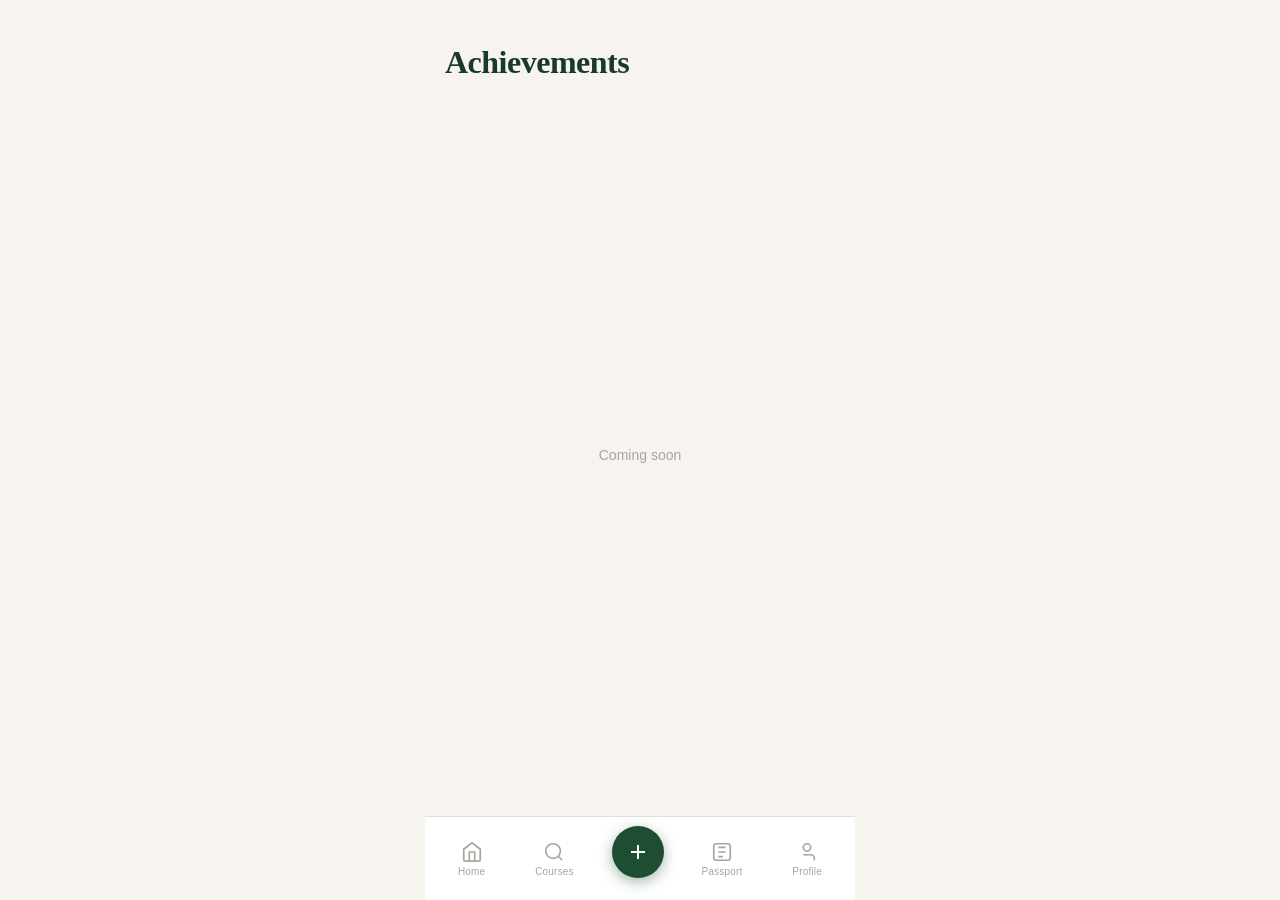
==== achievements.html @ 5ffd1cf4 "Add files via upload" ====
<!-- Green PWA | Achievements -->
<!DOCTYPE html>
<html lang="en">
<head>
  <meta charset="UTF-8" />
  <meta name="viewport" content="width=device-width, initial-scale=1.0, maximum-scale=1.0, user-scalable=no, viewport-fit=cover" />
  <meta name="theme-color" content="#1a3a28" />
  <meta name="apple-mobile-web-app-capable" content="yes" />
  <meta name="apple-mobile-web-app-status-bar-style" content="default" />
  <meta name="apple-mobile-web-app-title" content="Green" />
  <link rel="manifest" href="manifest.json" />
  <link rel="apple-touch-icon" href="icons/icon-192.png" />
  <title>Green – Achievements</title>
  <link rel="stylesheet" href="css/base.css" />
  <link rel="stylesheet" href="css/layout.css" />
</head>
<body>

  <div class="page" id="page-achievements">

    <header class="page-header">
      <h1 class="page-title">Achievements</h1>
    </header>

    <main style="flex:1; display:flex; align-items:center; justify-content:center; padding-bottom: var(--nav-height);">
      <p style="color:var(--grey-400); font-size:14px;">Coming soon</p>
    </main>

    <nav class="bottom-nav">
      <a href="index.html" class="nav-item">
        <svg width="22" height="22" viewBox="0 0 24 24" fill="none" stroke="currentColor" stroke-width="1.8">
          <path d="M3 9l9-7 9 7v11a2 2 0 0 1-2 2H5a2 2 0 0 1-2-2z"/>
          <polyline points="9 22 9 12 15 12 15 22"/>
        </svg>
        <span>Home</span>
      </a>
      <a href="courses.html" class="nav-item">
        <svg width="22" height="22" viewBox="0 0 24 24" fill="none" stroke="currentColor" stroke-width="1.8">
          <circle cx="11" cy="11" r="8"/><line x1="21" y1="21" x2="16.65" y2="16.65"/>
        </svg>
        <span>Courses</span>
      </a>
      <a href="#" class="nav-item nav-add">
        <svg width="24" height="24" viewBox="0 0 24 24" fill="none" stroke="currentColor" stroke-width="2">
          <line x1="12" y1="5" x2="12" y2="19"/><line x1="5" y1="12" x2="19" y2="12"/>
        </svg>
      </a>
      <a href="passport.html" class="nav-item">
        <svg width="22" height="22" viewBox="0 0 24 24" fill="none" stroke="currentColor" stroke-width="1.8">
          <rect x="3" y="3" width="18" height="18" rx="3"/>
          <path d="M8 7h8M8 12h8M8 17h5"/>
        </svg>
        <span>Passport</span>
      </a>
      <a href="profile.html" class="nav-item">
        <svg width="22" height="22" viewBox="0 0 24 24" fill="none" stroke="currentColor" stroke-width="1.8">
          <path d="M20 21v-2a4 4 0 0 0-4-4H8a4 4 0 0-4 4v2"/>
          <circle cx="12" cy="7" r="4"/>
        </svg>
        <span>Profile</span>
      </a>
    </nav>

  </div>

  <script src="js/data/courses-data.js"></script>
  <script src="js/db.js"></script>
  <script src="js/components/nav.js"></script>
  <script>
    if ('serviceWorker' in navigator) {
      navigator.serviceWorker.register('sw.js');
    }
  </script>
</body>
</html>
---- css/base.css ----
/* Green PWA | Base — CSS variables, reset, typography */

* {
  touch-action: manipulation;
}

a, button {
  -webkit-tap-highlight-color: transparent;
  cursor: pointer;
}

@import url('https://fonts.googleapis.com/css2?family=Playfair+Display:wght@600&family=Inter:wght@300;400;500;600&display=swap');

:root {
  --green-900: #0d1f16;
  --green-800: #1a3a28;
  --green-700: #1e4d33;
  --green-600: #2d6a4a;
  --green-500: #3d8b5e;
  --green-400: #5aad7a;
  --green-100: #d4e8dc;
  --green-50:  #edf5f0;

  --cream:     #f7f4ef;
  --white:     #ffffff;
  --grey-100:  #f0efed;
  --grey-200:  #e0deda;
  --grey-400:  #a8a49e;
  --grey-600:  #6b6760;
  --grey-900:  #1c1b19;

  --font-display: 'Playfair Display', Georgia, serif;
  --font-body:    'Inter', sans-serif;

  --radius-sm:  8px;
  --radius-md:  12px;
  --radius-lg:  16px;
  --radius-xl:  24px;

  --shadow-sm: 0 1px 3px rgba(0,0,0,0.08);
  --shadow-md: 0 4px 12px rgba(0,0,0,0.10);

  --nav-height: 84px;
}

*, *::before, *::after { box-sizing: border-box; margin: 0; padding: 0; }

html { font-size: 16px; -webkit-text-size-adjust: 100%; }

body {
  font-family: var(--font-body);
  background: var(--cream);
  color: var(--grey-900);
  min-height: 100dvh;
  overflow-x: hidden;
}

a { text-decoration: none; color: inherit; }
.hidden { display: none !important; }
img { display: block; max-width: 100%; }
button { font-family: var(--font-body); cursor: pointer; border: none; background: none; }
---- css/layout.css ----
/* Green PWA | Layout — nav shell, page wrappers */

.page {
  display: flex;
  flex-direction: column;
  min-height: 100dvh;
  max-width: 430px;
  margin: 0 auto;
  position: relative;
}

/* ─── SHARED PAGE HEADER ─── */
.page-header {
  display: flex;
  align-items: center;
  justify-content: space-between;
  padding: 44px 20px 12px;
}

/* ─── SHARED PAGE TITLE ─── */
.page-title {
  font-family: var(--font-display);
  font-size: 32px;
  color: var(--green-800);
  letter-spacing: -0.5px;
}

/* ─── SHARED SECTION HEADER ─── */
.section-header {
  display: flex;
  align-items: center;
  justify-content: space-between;
  margin-bottom: 12px;
}

.section-title {
  font-family: var(--font-display);
  font-size: 20px;
  color: var(--grey-900);
}

.view-all {
  font-size: 13px;
  color: var(--green-600);
  font-weight: 500;
}

/* ─── SHARED SCORE DISPLAY ─── */
.score-num {
  font-family: var(--font-display);
  font-size: 20px;
  color: var(--grey-900);
  line-height: 1;
}

.score-diff {
  font-size: 11px;
  font-weight: 600;
}

.score-diff.positive { color: var(--grey-400); }
.score-diff.negative { color: var(--green-600); }

/* ─── SHARED STAT TILE ─── */
.stat-number {
  font-family: var(--font-display);
  font-size: 28px;
  color: var(--green-800);
  line-height: 1;
}

.stat-label {
  font-size: 10px;
  color: var(--grey-400);
  text-align: center;
  font-weight: 500;
  text-transform: uppercase;
  letter-spacing: 0.04em;
}

/* ─── SHARED ICON BUTTON ─── */
.icon-btn {
  width: 40px;
  height: 40px;
  border-radius: 50%;
  background: var(--white);
  display: flex;
  align-items: center;
  justify-content: center;
  color: var(--grey-600);
  box-shadow: var(--shadow-sm);
}

/* ─── BOTTOM NAV ─── */
.bottom-nav {
  position: fixed;
  bottom: 0;
  left: 50%;
  transform: translateX(-50%);
  width: 100%;
  max-width: 430px;
  height: calc(var(--nav-height) + env(safe-area-inset-bottom));
  background: var(--white);
  border-top: 1px solid var(--grey-200);
  display: flex;
  align-items: center;
  justify-content: space-around;
  padding: 0 8px;
  z-index: 100;
}

.nav-item {
  display: flex;
  flex-direction: column;
  align-items: center;
  gap: 3px;
  padding: 6px 12px;
  color: var(--grey-400);
  font-size: 10px;
  font-weight: 500;
  letter-spacing: 0.02em;
  transition: color 0.2s;
}

.nav-item.active,
.nav-item:hover {
  color: var(--green-700);
}

.nav-item span {
  font-size: 10px;
}

/* ─── ADD BUTTON ─── */
.nav-add {
  width: 52px;
  height: 52px;
  background: var(--green-700);
  border-radius: 50%;
  display: flex;
  align-items: center;
  justify-content: center;
  color: var(--white) !important;
  margin-top: -14px;
  box-shadow: 0 4px 14px rgba(29, 74, 51, 0.4);
}
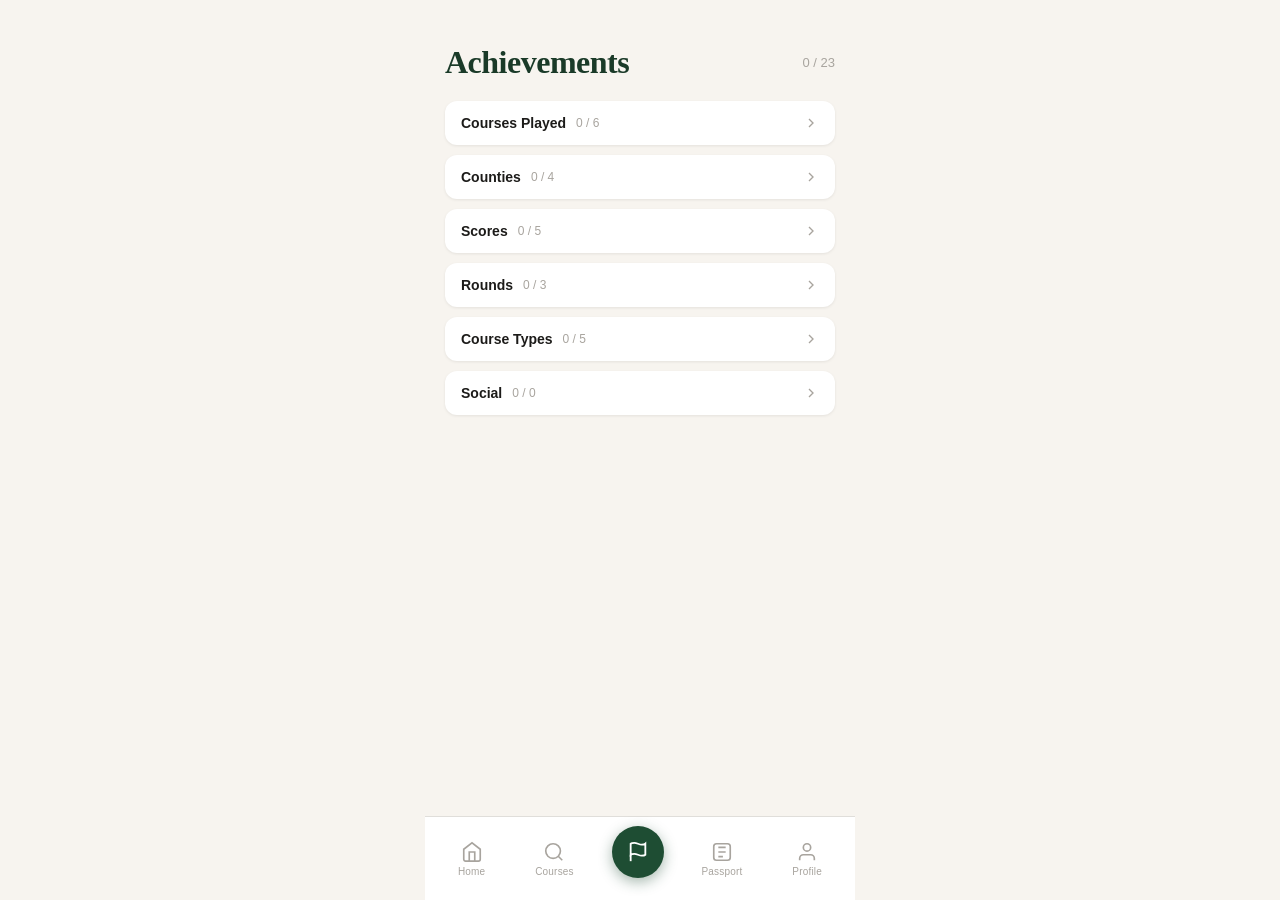
==== commit 0228760d: "Add files via upload" ====
--- a/achievements.html
+++ b/achievements.html
@@ -13,6 +13,7 @@
   <title>Green – Achievements</title>
   <link rel="stylesheet" href="css/base.css" />
   <link rel="stylesheet" href="css/layout.css" />
+  <link rel="stylesheet" href="css/pages/achievements.css" />
 </head>
 <body>
 
@@ -20,10 +21,12 @@
 
     <header class="page-header">
       <h1 class="page-title">Achievements</h1>
+      <div class="achievements-summary" id="achievements-summary"></div>
     </header>
 
-    <main style="flex:1; display:flex; align-items:center; justify-content:center; padding-bottom: var(--nav-height);">
-      <p style="color:var(--grey-400); font-size:14px;">Coming soon</p>
+    <main class="achievements-main">
+      <div id="recently-earned" class="recently-earned hidden"></div>
+      <div id="achievements-list"></div>
     </main>
 
     <nav class="bottom-nav">
@@ -40,9 +43,10 @@
         </svg>
         <span>Courses</span>
       </a>
-      <a href="#" class="nav-item nav-add">
-        <svg width="24" height="24" viewBox="0 0 24 24" fill="none" stroke="currentColor" stroke-width="2">
-          <line x1="12" y1="5" x2="12" y2="19"/><line x1="5" y1="12" x2="19" y2="12"/>
+      <a href="feed.html" class="nav-item nav-add">
+        <svg width="22" height="22" viewBox="0 0 24 24" fill="none" stroke="currentColor" stroke-width="2">
+          <path d="M4 15s1-1 4-1 5 2 8 2 4-1 4-1V3s-1 1-4 1-5-2-8-2-4 1-4 1z"/>
+          <line x1="4" y1="22" x2="4" y2="15"/>
         </svg>
       </a>
       <a href="passport.html" class="nav-item">
@@ -54,7 +58,7 @@
       </a>
       <a href="profile.html" class="nav-item">
         <svg width="22" height="22" viewBox="0 0 24 24" fill="none" stroke="currentColor" stroke-width="1.8">
-          <path d="M20 21v-2a4 4 0 0 0-4-4H8a4 4 0 0-4 4v2"/>
+          <path d="M20 21v-2a4 4 0 0 0-4-4H8a4 4 0 0 0-4 4v2"/>
           <circle cx="12" cy="7" r="4"/>
         </svg>
         <span>Profile</span>
@@ -66,6 +70,7 @@
   <script src="js/data/courses-data.js"></script>
   <script src="js/db.js"></script>
   <script src="js/components/nav.js"></script>
+  <script src="js/pages/achievements.js"></script>
   <script>
     if ('serviceWorker' in navigator) {
       navigator.serviceWorker.register('sw.js');
--- a/css/layout.css
+++ b/css/layout.css
@@ -131,6 +131,92 @@
   font-size: 10px;
 }
 
+/* ─── BOTTOM SHEETS ─── */
+.sheet-overlay {
+  position: fixed;
+  inset: 0;
+  background: transparent;
+  z-index: 200;
+  opacity: 0;
+  transition: opacity 0.3s;
+  pointer-events: none;
+}
+
+.sheet-overlay.visible {
+  opacity: 1;
+  pointer-events: auto;
+}
+
+.sheet-overlay.hidden { display: none; }
+
+.bottom-sheet {
+  position: fixed;
+  bottom: 0;
+  left: 50%;
+  transform: translateX(-50%) translateY(100%);
+  width: 100%;
+  max-width: 430px;
+  background: var(--white);
+  border-radius: var(--radius-xl) var(--radius-xl) 0 0;
+  z-index: 201;
+  transition: transform 0.35s cubic-bezier(0.32, 0.72, 0, 1);
+  padding-bottom: env(safe-area-inset-bottom);
+  box-shadow: 0 -4px 24px rgba(0,0,0,0.10);
+  max-height: 80vh;
+  display: flex;
+  flex-direction: column;
+}
+
+.bottom-sheet.visible {
+  transform: translateX(-50%) translateY(0);
+}
+
+.bottom-sheet.hidden { display: none; }
+
+.sheet-handle {
+  width: 36px;
+  height: 4px;
+  background: var(--grey-200);
+  border-radius: 99px;
+  margin: 12px auto 0;
+  flex-shrink: 0;
+  cursor: grab;
+}
+
+.sheet-header {
+  display: flex;
+  align-items: center;
+  justify-content: space-between;
+  padding: 12px 20px 8px;
+  flex-shrink: 0;
+}
+
+.sheet-title {
+  font-family: var(--font-display);
+  font-size: 20px;
+  color: var(--grey-900);
+}
+
+.sheet-close {
+  width: 32px;
+  height: 32px;
+  border-radius: 50%;
+  background: var(--grey-100);
+  display: flex;
+  align-items: center;
+  justify-content: center;
+  color: var(--grey-600);
+  cursor: pointer;
+}
+
+.sheet-body {
+  padding: 8px 20px 24px;
+  display: flex;
+  flex-direction: column;
+  gap: 16px;
+  overflow-y: auto;
+}
+
 /* ─── ADD BUTTON ─── */
 .nav-add {
   width: 52px;
--- a/css/pages/achievements.css
+++ b/css/pages/achievements.css
@@ -0,0 +1,257 @@
+/* Green PWA | Page — achievements */
+
+/* HEADER */
+.page-header {
+  display: flex;
+  align-items: center;
+  justify-content: space-between;
+  padding: 44px 20px 12px;
+}
+
+.achievements-summary {
+  font-size: 13px;
+  color: var(--grey-400);
+  font-weight: 500;
+}
+
+/* MAIN */
+.achievements-main {
+  flex: 1;
+  overflow-y: auto;
+  padding: 8px 20px calc(var(--nav-height) + 16px);
+  display: flex;
+  flex-direction: column;
+  gap: 20px;
+}
+
+/* RECENTLY EARNED STRIP */
+.recently-earned {
+  display: flex;
+  flex-direction: column;
+  gap: 8px;
+}
+
+.recently-earned.hidden {
+  display: none;
+}
+
+.recently-earned-title {
+  font-size: 12px;
+  font-weight: 600;
+  color: var(--grey-400);
+  text-transform: uppercase;
+  letter-spacing: 0.06em;
+  padding: 0 4px;
+}
+
+.recently-earned-strip {
+  display: flex;
+  gap: 12px;
+  overflow-x: auto;
+  padding-bottom: 4px;
+  -ms-overflow-style: none;
+  scrollbar-width: none;
+}
+
+.recently-earned-strip::-webkit-scrollbar {
+  display: none;
+}
+
+.earned-chip {
+  display: flex;
+  flex-direction: column;
+  align-items: center;
+  gap: 6px;
+  flex-shrink: 0;
+  width: 72px;
+}
+
+.earned-chip-icon {
+  width: 52px;
+  height: 52px;
+  border-radius: 50%;
+  background: var(--green-700);
+  display: flex;
+  align-items: center;
+  justify-content: center;
+  font-size: 22px;
+  box-shadow: var(--shadow-sm);
+}
+
+.earned-chip-title {
+  font-size: 11px;
+  font-weight: 600;
+  color: var(--grey-900);
+  text-align: center;
+  line-height: 1.2;
+}
+
+/* SECTION */
+.achievement-section {
+  display: flex;
+  flex-direction: column;
+  gap: 0;
+  background: var(--white);
+  border-radius: var(--radius-md);
+  box-shadow: var(--shadow-sm);
+  overflow: hidden;
+}
+
+#achievements-list {
+  display: flex;
+  flex-direction: column;
+  gap: 10px;
+}
+
+/* SECTION HEADER */
+.achievement-section-header {
+  display: flex;
+  align-items: center;
+  justify-content: space-between;
+  padding: 14px 16px;
+  cursor: pointer;
+  user-select: none;
+}
+
+.achievement-section-header:active {
+  background: var(--grey-100);
+}
+
+.achievement-section-left {
+  display: flex;
+  align-items: center;
+  gap: 10px;
+}
+
+.achievement-section-title {
+  font-size: 14px;
+  font-weight: 600;
+  color: var(--grey-900);
+}
+
+.achievement-section-count {
+  font-size: 12px;
+  color: var(--grey-400);
+  font-weight: 500;
+}
+
+.achievement-section-chevron {
+  color: var(--grey-400);
+  transition: transform 0.25s ease;
+  flex-shrink: 0;
+}
+
+.achievement-section.expanded .achievement-section-chevron {
+  transform: rotate(90deg);
+}
+
+/* SECTION BODY */
+.achievement-section-body {
+  display: none;
+  flex-direction: column;
+}
+
+.achievement-section.expanded .achievement-section-body {
+  display: flex;
+}
+
+.achievement-section-divider {
+  height: 1px;
+  background: var(--grey-100);
+  margin: 0 16px;
+}
+
+/* CARD */
+.achievement-card {
+  display: flex;
+  align-items: center;
+  gap: 14px;
+  padding: 14px 16px;
+}
+
+.achievement-card.locked {
+  opacity: 0.45;
+}
+
+.achievement-card.coming-soon {
+  opacity: 0.35;
+}
+
+/* ICON */
+.achievement-icon {
+  width: 44px;
+  height: 44px;
+  border-radius: 50%;
+  background: var(--green-100);
+  display: flex;
+  align-items: center;
+  justify-content: center;
+  font-size: 20px;
+  flex-shrink: 0;
+}
+
+.achievement-card.unlocked .achievement-icon {
+  background: var(--green-700);
+}
+
+.achievement-card.locked .achievement-icon,
+.achievement-card.coming-soon .achievement-icon {
+  background: var(--grey-200);
+}
+
+/* INFO */
+.achievement-info {
+  flex: 1;
+  display: flex;
+  flex-direction: column;
+  gap: 3px;
+  min-width: 0;
+}
+
+.achievement-title {
+  font-size: 14px;
+  font-weight: 600;
+  color: var(--grey-900);
+}
+
+.achievement-desc {
+  font-size: 12px;
+  color: var(--grey-400);
+}
+
+/* BADGE */
+.achievement-badge svg {
+  color: var(--green-500);
+  flex-shrink: 0;
+}
+
+.achievement-card.locked .achievement-badge svg,
+.achievement-card.coming-soon .achievement-badge svg {
+  color: var(--grey-200);
+}
+
+/* PROGRESS */
+.achievement-progress {
+  margin-top: 6px;
+  display: flex;
+  flex-direction: column;
+  gap: 4px;
+}
+
+.achievement-progress-bar {
+  height: 4px;
+  background: var(--grey-100);
+  border-radius: 99px;
+  overflow: hidden;
+}
+
+.achievement-progress-fill {
+  height: 100%;
+  background: var(--green-500);
+  border-radius: 99px;
+}
+
+.achievement-progress-label {
+  font-size: 11px;
+  color: var(--grey-400);
+}
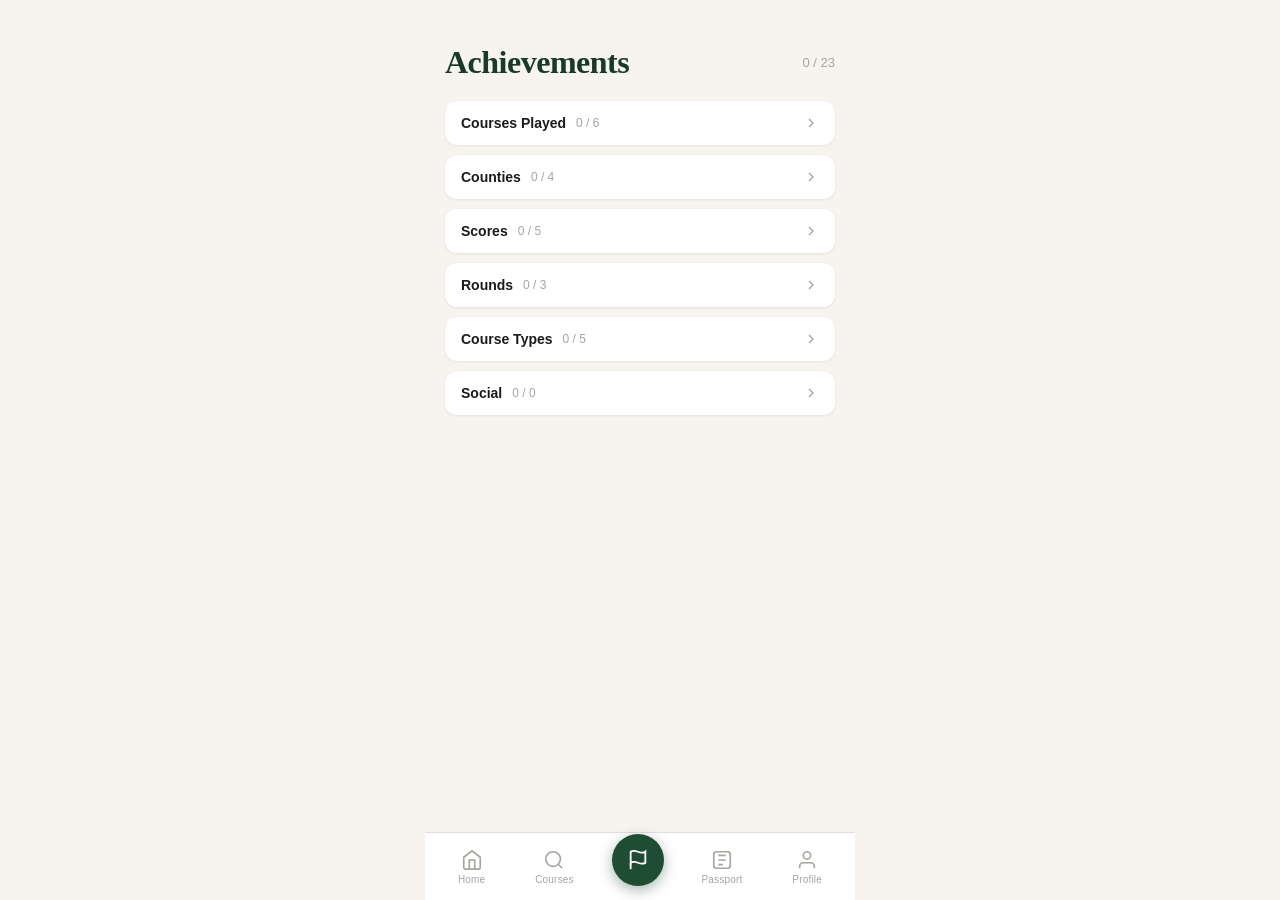
==== commit 39c59d01: "Add files via upload" ====
--- a/achievements.html
+++ b/achievements.html
@@ -4,7 +4,7 @@
 <head>
   <meta charset="UTF-8" />
   <meta name="viewport" content="width=device-width, initial-scale=1.0, maximum-scale=1.0, user-scalable=no, viewport-fit=cover" />
-  <meta name="theme-color" content="#1a3a28" />
+  <meta name="theme-color" content="#f7f4ef" />
   <meta name="apple-mobile-web-app-capable" content="yes" />
   <meta name="apple-mobile-web-app-status-bar-style" content="default" />
   <meta name="apple-mobile-web-app-title" content="Green" />
--- a/css/base.css
+++ b/css/base.css
@@ -40,7 +40,7 @@
   --shadow-sm: 0 1px 3px rgba(0,0,0,0.08);
   --shadow-md: 0 4px 12px rgba(0,0,0,0.10);
 
-  --nav-height: 84px;
+  --nav-height: 68px;
 }
 
 *, *::before, *::after { box-sizing: border-box; margin: 0; padding: 0; }
@@ -55,7 +55,69 @@
   overflow-x: hidden;
 }
 
+@keyframes pageFadeIn {
+  from { opacity: 0; }
+  to   { opacity: 1; }
+}
+
+.page {
+  animation: pageFadeIn 0.2s ease forwards;
+}
+
 a { text-decoration: none; color: inherit; }
+
+/* ─── PRESS FEEL ─── */
+button:active,
+.btn-primary:active,
+.btn-secondary:active,
+.feed-card:active,
+.course-item:active,
+.round-card:active,
+.profile-post-thumb:active,
+.people-result-item:active,
+.achievements-link:active,
+.county-item:active,
+.timeline-card:active,
+.picker-item:active {
+  transform: scale(0.97);
+  transition: transform 0.1s ease;
+}
+
+button,
+.feed-card,
+.course-item,
+.round-card,
+.profile-post-thumb,
+.people-result-item,
+.achievements-link,
+.county-item,
+.timeline-card,
+.picker-item {
+  transition: transform 0.15s ease, background 0.15s;
+}
+
+.nav-item:active {
+  transform: scale(0.9);
+  transition: transform 0.1s ease;
+}
+
+.nav-item {
+  transition: transform 0.15s ease, color 0.2s;
+}
+
+.caption-tag {
+  color: var(--green-700);
+  font-weight: 600;
+}
+
+.caption-tag-link {
+  text-decoration: none;
+  cursor: pointer;
+}
+
+.caption-tag-link:active {
+  opacity: 0.7;
+}
 .hidden { display: none !important; }
 img { display: block; max-width: 100%; }
 button { font-family: var(--font-body); cursor: pointer; border: none; background: none; }
--- a/css/layout.css
+++ b/css/layout.css
@@ -159,7 +159,7 @@
   background: var(--white);
   border-radius: var(--radius-xl) var(--radius-xl) 0 0;
   z-index: 201;
-  transition: transform 0.35s cubic-bezier(0.32, 0.72, 0, 1);
+  transition: transform 0.4s cubic-bezier(0.175, 0.885, 0.32, 1.1);
   padding-bottom: env(safe-area-inset-bottom);
   box-shadow: 0 -4px 24px rgba(0,0,0,0.10);
   max-height: 80vh;
--- a/css/pages/achievements.css
+++ b/css/pages/achievements.css
@@ -18,7 +18,7 @@
 .achievements-main {
   flex: 1;
   overflow-y: auto;
-  padding: 8px 20px calc(var(--nav-height) + 16px);
+  padding: 8px 20px calc(var(--nav-height) + 48px);
   display: flex;
   flex-direction: column;
   gap: 20px;
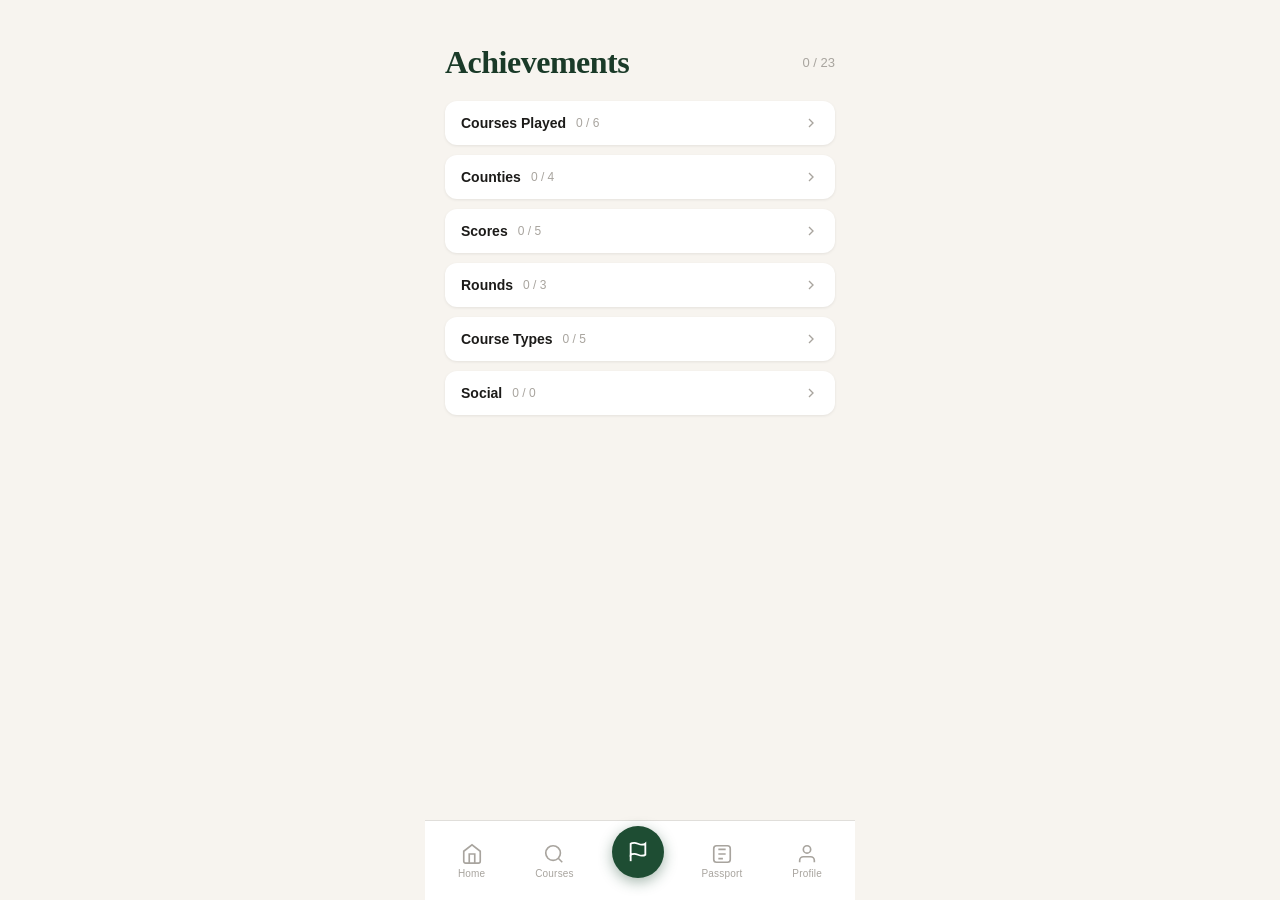
==== commit dcd2041e: "Add files via upload" ====
--- a/achievements.html
+++ b/achievements.html
@@ -69,6 +69,7 @@
 
   <script src="js/data/courses-data.js"></script>
   <script src="js/db.js"></script>
+  <script src="js/utils.js"></script>
   <script src="js/components/nav.js"></script>
   <script src="js/pages/achievements.js"></script>
   <script>
--- a/css/base.css
+++ b/css/base.css
@@ -40,7 +40,7 @@
   --shadow-sm: 0 1px 3px rgba(0,0,0,0.08);
   --shadow-md: 0 4px 12px rgba(0,0,0,0.10);
 
-  --nav-height: 68px;
+  --nav-height: 80px;
 }
 
 *, *::before, *::after { box-sizing: border-box; margin: 0; padding: 0; }
@@ -62,6 +62,11 @@
 
 .page {
   animation: pageFadeIn 0.2s ease forwards;
+}
+
+.page .bottom-nav {
+  animation: none;
+  opacity: 1;
 }
 
 a { text-decoration: none; color: inherit; }
--- a/css/layout.css
+++ b/css/layout.css
@@ -106,6 +106,7 @@
   align-items: center;
   justify-content: space-around;
   padding: 0 8px;
+  padding-bottom: env(safe-area-inset-bottom);
   z-index: 100;
 }
 
@@ -227,6 +228,6 @@
   align-items: center;
   justify-content: center;
   color: var(--white) !important;
-  margin-top: -14px;
+  margin-top: -18px;
   box-shadow: 0 4px 14px rgba(29, 74, 51, 0.4);
 }
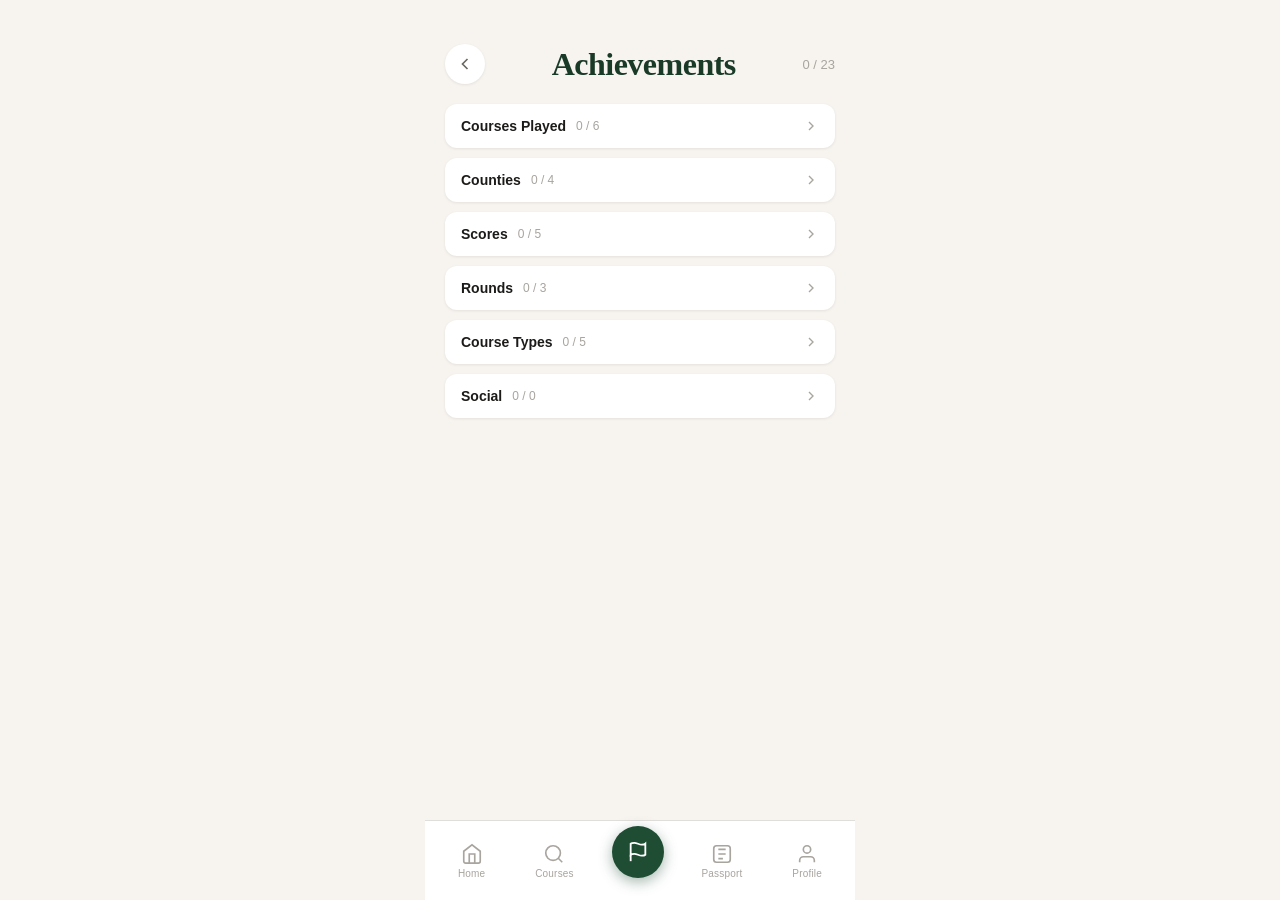
==== commit b3b93345: "Add files via upload" ====
--- a/achievements.html
+++ b/achievements.html
@@ -20,6 +20,11 @@
   <div class="page" id="page-achievements">
 
     <header class="page-header">
+      <a onclick="history.back(); return false;" href="#" class="icon-btn" style="color:var(--grey-600);">
+        <svg width="20" height="20" viewBox="0 0 24 24" fill="none" stroke="currentColor" stroke-width="2">
+          <polyline points="15 18 9 12 15 6"/>
+        </svg>
+      </a>
       <h1 class="page-title">Achievements</h1>
       <div class="achievements-summary" id="achievements-summary"></div>
     </header>
